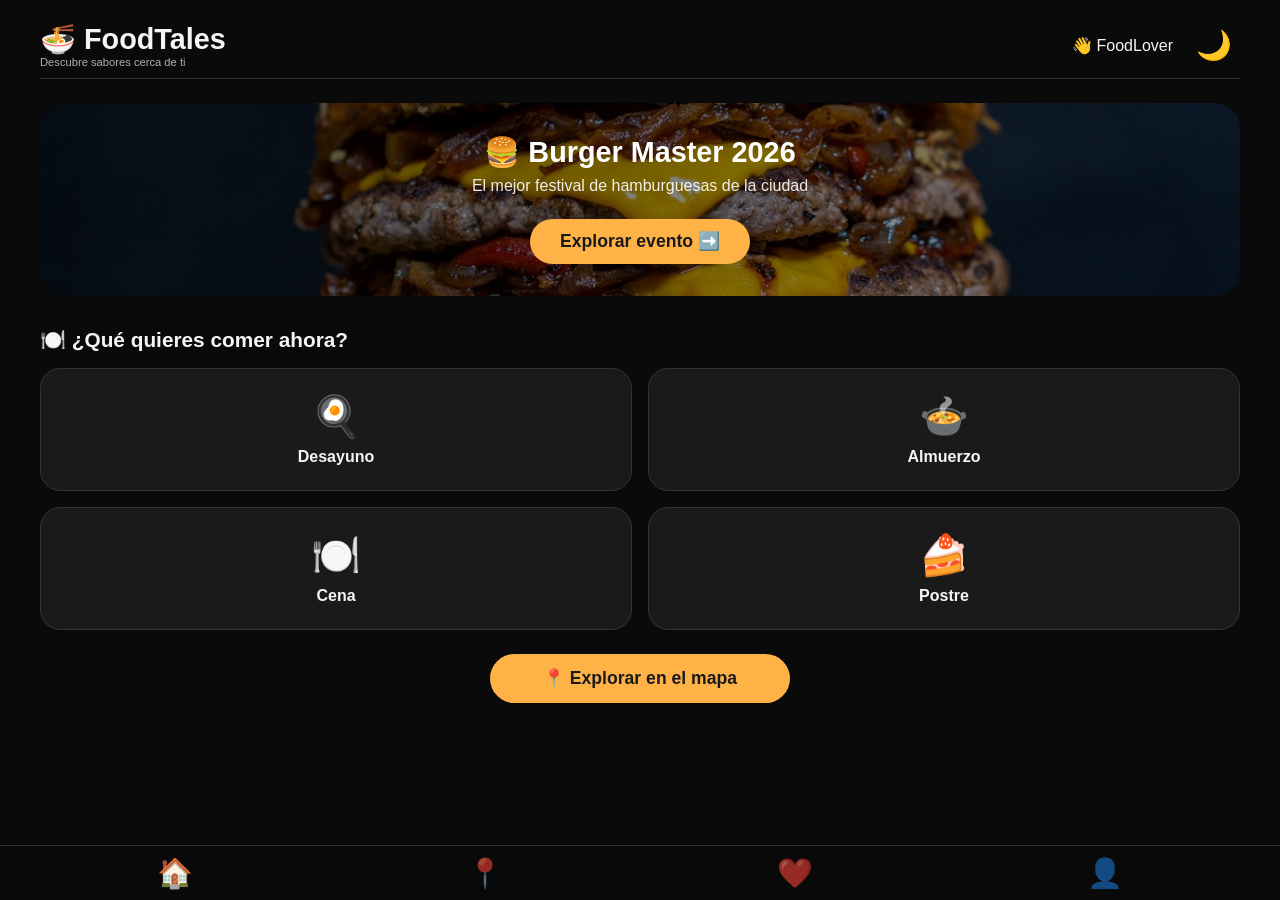
==== index.html @ 3c5d59be "Fix paths" ====
<!DOCTYPE html>
<html lang="es">
<head>
    <meta charset="UTF-8">
    <meta name="viewport" content="width=device-width, initial-scale=1.0, user-scalable=yes">
    <title>FoodTales - Inicio</title>
    <link rel="stylesheet" href="css/home.css">
<link rel="stylesheet" href="css/pag_inicial.css">
</head>
<body class="dark">
    <div class="container">
        <div class="header">
            <div class="logo">
                <h1>🍜 FoodTales</h1>
                <p>Descubre sabores cerca de ti</p>
            </div>
            <div class="user-info">
                <span id="userNameDisplay"></span>
                <button class="theme-toggle" id="themeToggle">🌙</button>
            </div>
        </div>

        <!-- Evento Burger Master 2026 -->
        <div class="event-card">
            <div class="event-title">🍔 Burger Master 2026</div>
            <div class="event-subtitle">El mejor festival de hamburguesas de la ciudad</div>
            <button class="event-btn" id="exploreEventBtn">Explorar evento ➡️</button>
        </div>

        <!-- Título sección -->
        <div class="section-title">🍽️ ¿Qué quieres comer ahora?</div>

        <!-- Grid de categorías -->
        <div class="categories-grid">
            <div class="category-card" data-category="desayuno">
                <div class="category-icon">🍳</div>
                <div class="category-name">Desayuno</div>
            </div>
            <div class="category-card" data-category="almuerzo">
                <div class="category-icon">🍲</div>
                <div class="category-name">Almuerzo</div>
            </div>
            <div class="category-card" data-category="cena">
                <div class="category-icon">🍽️</div>
                <div class="category-name">Cena</div>
            </div>
            <div class="category-card" data-category="postre">
                <div class="category-icon">🍰</div>
                <div class="category-name">Postre</div>
            </div>
        </div>

        <!-- Botón explorar en el mapa -->
        <div class="map-btn-container">
            <button class="map-btn" id="exploreMapBtn">📍 Explorar en el mapa</button>
        </div>
    </div>

    <!-- Bottom navigation -->
    <div class="bottom-nav">
        <button class="nav-item active" data-page="home">🏠</button>
        <button class="nav-item" data-page="map">📍</button>
        <button class="nav-item" data-page="favorites">❤️</button>
        <button class="nav-item" data-page="profile">👤</button>
    </div>

<script src="js/data.js"></script>
    <script>
        // ----- TEMA OSCURO/CLARO -----
        const themeToggle = document.getElementById('themeToggle');
        const body = document.body;
        
        function loadTheme() {
            const savedTheme = localStorage.getItem('foodtales_theme');
            if (savedTheme === 'light') {
                body.classList.remove('dark');
                body.classList.add('light');
                themeToggle.textContent = '☀️';
            } else {
                body.classList.remove('light');
                body.classList.add('dark');
                themeToggle.textContent = '🌙';
            }
        }
        
        themeToggle.addEventListener('click', () => {
            if (body.classList.contains('dark')) {
                body.classList.remove('dark');
                body.classList.add('light');
                localStorage.setItem('foodtales_theme', 'light');
                themeToggle.textContent = '☀️';
            } else {
                body.classList.remove('light');
                body.classList.add('dark');
                localStorage.setItem('foodtales_theme', 'dark');
                themeToggle.textContent = '🌙';
            }
        });
        
        loadTheme();
        
        // ----- MOSTRAR NOMBRE DEL USUARIO -----
        function loadUserName() {
            const currentUser = JSON.parse(localStorage.getItem('foodtales_current_user'));
            if (currentUser && currentUser.name) {
                document.getElementById('userNameDisplay').textContent = `👋 ${currentUser.name.split(' ')[0]}`;
            } else {
                document.getElementById('userNameDisplay').textContent = `👋 FoodLover`;
            }
        }
        loadUserName();
        
        // ----- EVENTOS -----
        document.getElementById('exploreEventBtn').addEventListener('click', () => {
            window.location.href = 'evento.html';
        });
        
        document.getElementById('exploreMapBtn').addEventListener('click', () => {
            window.location.href = 'map.html';
        });
        
        // ----- CATEGORÍAS SELECCIONABLES -----
        let selectedCategory = null;
        
        document.querySelectorAll('.category-card').forEach(card => {
            card.addEventListener('click', () => {
                const category = card.getAttribute('data-category');
                
                // Remover clase selected de todas las categorías
                document.querySelectorAll('.category-card').forEach(c => {
                    c.classList.remove('selected');
                });
                
                // Agregar clase selected a la categoría clickeada
                card.classList.add('selected');
                selectedCategory = category;
                
                // Mostrar feedback visual
                console.log(`🍽️ Categoría seleccionada: ${category}`);
                
                // Aquí puedes agregar la lógica para mostrar platos de esa categoría
                // mostrarPlatosPorCategoria(category);
            });
        });
        
        // ----- NAVEGACIÓN UNIFICADA -----
        document.querySelectorAll('.nav-item').forEach(btn => {
            btn.addEventListener('click', () => {
                const page = btn.getAttribute('data-page');
                if (page === 'home') window.location.href = 'pag_inicial.html';
                else if (page === 'map') window.location.href = 'map.html';
                else if (page === 'favorites') window.location.href = 'favorites.html';
                else if (page === 'profile') window.location.href = 'perfil.html';
            });
        });
        // ----- CARGAR IDIOMA GUARDADO -----
function loadUserLanguage() {
    const currentUser = JSON.parse(localStorage.getItem('foodtales_current_user'));
    if (!currentUser) return;
    
    const users = JSON.parse(localStorage.getItem('foodtales_users')) || [];
    const user = users.find(u => u.email === currentUser.email);
    
    if (user && user.profileData && user.profileData.languagePref) {
        const lang = user.profileData.languagePref;
        if (lang === 'inglés') {
            applyLanguageHome('inglés');
        } else {
            applyLanguageHome('español');
        }
    }
}

// Diccionario básico para el home
function applyLanguageHome(lang) {
    const texts = {
        español: {
            subtitle: "Descubre sabores cerca de ti",
            sectionTitle: "🍽️ ¿Qué quieres comer ahora?",
            categories: ["Desayuno", "Almuerzo", "Cena", "Postre"],
            eventTitle: "🍔 Burger Master 2026",
            eventSubtitle: "El mejor festival de hamburguesas de la ciudad",
            eventBtn: "Explorar evento ➡️",
            mapBtn: "📍 Explorar en el mapa"
        },
        inglés: {
            subtitle: "Discover flavors near you",
            sectionTitle: "🍽️ What do you want to eat now?",
            categories: ["Breakfast", "Lunch", "Dinner", "Dessert"],
            eventTitle: "🍔 Burger Master 2026",
            eventSubtitle: "The best burger festival in the city",
            eventBtn: "Explore event ➡️",
            mapBtn: "📍 Explore on the map"
        }
    };
    
    const t = texts[lang];
    if (!t) return;
    
    document.querySelector('.logo p').textContent = t.subtitle;
    document.querySelector('.section-title').textContent = t.sectionTitle;
    document.querySelector('.event-title').textContent = t.eventTitle;
    document.querySelector('.event-subtitle').textContent = t.eventSubtitle;
    document.querySelector('.event-btn').textContent = t.eventBtn;
    document.querySelector('.map-btn').textContent = t.mapBtn;
    
    const categories = document.querySelectorAll('.category-name');
    categories.forEach((cat, idx) => {
        if (t.categories[idx]) cat.textContent = t.categories[idx];
    });
}

// Llamar la función al cargar
loadUserLanguage();
    </script>
</body>
</html>
---- css/home.css ----
/* Styles extracted from pages/home.html */
* {
    margin: 0;
    padding: 0;
    box-sizing: border-box;
    transition: all 0.2s ease;
}

body {
    font-family: 'Segoe UI', Roboto, Helvetica, Arial, sans-serif;
    min-height: 100vh;
    padding: 20px;
    padding-bottom: 80px;
}

body.dark {
    background-color: #0a0a0a;
    color: #f5f5f5;
}

body.light {
    background-color: #f5f5f0;
    color: #1a1a1a;
}

.container {
    max-width: 1200px;
    margin: 0 auto;
}

/* Header */
.header {
    display: flex;
    justify-content: space-between;
    align-items: center;
    margin-bottom: 1.5rem;
    flex-wrap: wrap;
    padding-bottom: 0.5rem;
    border-bottom: 1px solid;
}

body.dark .header {
    border-bottom-color: #333;
}

body.light .header {
    border-bottom-color: #ddd;
}

.logo h1 {
    font-size: 1.8rem;
}

.logo p {
    font-size: 0.7rem;
    opacity: 0.7;
}

.theme-toggle, .nav-icon {
    background: none;
    border: none;
    font-size: 1.8rem;
    cursor: pointer;
    padding: 8px;
    border-radius: 50%;
}

body.dark .theme-toggle, body.dark .nav-icon {
    color: #f5c542;
}

body.light .theme-toggle, body.light .nav-icon {
    color: #ff8c42;
}

.user-info {
    display: flex;
    align-items: center;
    gap: 15px;
}

/* Filtros */
.filters-section {
    background: rgba(255, 180, 71, 0.1);
    border-radius: 20px;
    padding: 1rem;
    margin-bottom: 1.5rem;
}

.filters-title {
    margin-bottom: 1rem;
    font-size: 1.1rem;
}

.filters-grid {
    display: grid;
    grid-template-columns: repeat(auto-fit, minmax(200px, 1fr));
    gap: 1rem;
}

.filter-group {
    display: flex;
    flex-direction: column;
    gap: 5px;
}

.filter-group label {
    font-size: 0.8rem;
    font-weight: bold;
}

.filter-group input, .filter-group select {
    padding: 8px 12px;
    border-radius: 25px;
    font-family: inherit;
}

body.dark .filter-group input,
body.dark .filter-group select {
    background: #2a2a2a;
    border: 1px solid #444;
    color: white;
}

body.light .filter-group input,
body.light .filter-group select {
    background: white;
    border: 1px solid #ccc;
    color: #1a1a1a;
}

.sabor-slider {
    display: flex;
    justify-content: space-between;
    font-size: 0.7rem;
}

/* Botones */
.btn-primary {
    background-color: #ffb347;
    border: none;
    padding: 10px 20px;
    border-radius: 30px;
    cursor: pointer;
    font-weight: bold;
    font-family: inherit;
}

.btn-primary:hover {
    background-color: #ffa01e;
    transform: scale(1.02);
}

.btn-secondary {
    background: none;
    border: 2px solid #ffb347;
    color: #ffb347;
    padding: 8px 16px;
    border-radius: 30px;
    cursor: pointer;
    font-weight: bold;
}

/* Reemplaza el .compare-bar y .bottom-nav existente con esto: */

.compare-bar {
    position: fixed;
    bottom: 70px;
    left: 50%;
    transform: translateX(-50%) translateY(100%);
    background: #ffb347;
    color: #1e1e1e;
    padding: 10px 20px;
    border-radius: 40px;
    text-align: center;
    transition: transform 0.3s;
    z-index: 100;
    white-space: nowrap;
    font-size: 0.9rem;
    box-shadow: 0 4px 12px rgba(0,0,0,0.2);
}

.compare-bar.show {
    transform: translateX(-50%) translateY(0);
}

.compare-bar button {
    background: #1e1e1e;
    color: #ffb347;
    border: none;
    padding: 4px 12px;
    border-radius: 25px;
    margin-left: 8px;
    cursor: pointer;
}

.bottom-nav {
    position: fixed;
    bottom: 0;
    left: 0;
    right: 0;
    display: flex;
    justify-content: space-around;
    align-items: center;
    padding: 10px 20px;
    backdrop-filter: blur(10px);
    border-top: 1px solid;
    z-index: 90;
}

/* Responsive para móvil */
@media (max-width: 600px) {
    .compare-bar {
        bottom: 60px;
        font-size: 0.75rem;
        padding: 6px 12px;
        white-space: normal;
        width: 90%;
        text-align: center;
    }
}

/* Grid de platos */
.platos-grid {
    display: grid;
    grid-template-columns: repeat(auto-fill, minmax(300px, 1fr));
    gap: 1.5rem;
    margin-top: 1rem;
}

.plato-card {
    border-radius: 20px;
    overflow: hidden;
    cursor: pointer;
    transition: transform 0.2s;
}

body.dark .plato-card {
    background: #1a1a1a;
    border: 1px solid #333;
}

body.light .plato-card {
    background: white;
    border: 1px solid #ddd;
    box-shadow: 0 2px 8px rgba(0,0,0,0.1);
}

.plato-card:hover {
    transform: translateY(-5px);
}

.plato-img {
    width: 100%;
    height: 180px;
    object-fit: cover;
}

.plato-info {
    padding: 1rem;
}

.plato-nombre {
    font-size: 1.2rem;
    font-weight: bold;
    margin-bottom: 0.3rem;
}

.plato-restaurante {
    font-size: 0.8rem;
    opacity: 0.7;
    margin-bottom: 0.5rem;
}

.plato-stars {
    color: #ffb347;
    margin-bottom: 0.5rem;
}

.plato-details {
    display: flex;
    justify-content: space-between;
    font-size: 0.8rem;
    margin-bottom: 0.8rem;
}

.plato-actions {
    display: flex;
    gap: 8px;
}

.compare-checkbox {
    margin-right: 8px;
    transform: scale(1.2);
    cursor: pointer;
}

.favorite-btn {
    background: none;
    border: none;
    font-size: 1.3rem;
    cursor: pointer;
}

/* Bottom nav */
.bottom-nav {
    position: fixed;
    bottom: 0;
    left: 0;
    right: 0;
    display: flex;
    justify-content: space-around;
    align-items: center;
    padding: 10px 20px;
    backdrop-filter: blur(10px);
    border-top: 1px solid;
}

body.dark .bottom-nav {
    background-color: rgba(10, 10, 10, 0.95);
    border-top-color: #333;
}

body.light .bottom-nav {
    background-color: rgba(245, 245, 240, 0.95);
    border-top-color: #ddd;
}

.nav-item {
    font-size: 1.8rem;
    background: none;
    border: none;
    cursor: pointer;
    opacity: 0.6;
}

body.dark .nav-item {
    color: white;
}

body.light .nav-item {
    color: #1a1a1a;
}

.nav-item.active {
    opacity: 1;
    color: #ffb347;
}

.no-results {
    text-align: center;
    padding: 3rem;
    font-size: 1.2rem;
}

@media (max-width: 700px) {
    .platos-grid {
        grid-template-columns: 1fr;
    }
}
---- css/pag_inicial.css ----
/* Styles for pag_inicial.html */

/* Event Card con imagen de fondo */
.event-card {
    background: linear-gradient(135deg, rgba(0,0,0,0.6) 0%, rgba(0,0,0,0.4) 100%), url('../assets/images/hamburguesa.jpg');
    background-size: cover;
    background-position: center;
    border-radius: 25px;
    padding: 2rem;
    margin-bottom: 2rem;
    text-align: center;
    color: white;
}

.event-title {
    font-size: 1.8rem;
    font-weight: bold;
    margin-bottom: 0.5rem;
    color: white;
}

.event-subtitle {
    font-size: 1rem;
    opacity: 0.9;
    margin-bottom: 1.5rem;
    color: white;
}

.event-btn {
    background: #ffb347;
    color: #1a1a1a;
    border: none;
    padding: 12px 30px;
    border-radius: 40px;
    font-size: 1.1rem;
    font-weight: bold;
    cursor: pointer;
    transition: transform 0.2s;
}

body.light .event-btn {
    background: #ffb347;
    color: #1a1a1a;
}

.event-btn:hover {
    transform: scale(1.05);
}

.section-title {
    font-size: 1.3rem;
    margin-bottom: 1rem;
    font-weight: bold;
}

.categories-grid {
    display: grid;
    grid-template-columns: repeat(2, 1fr);
    gap: 1rem;
    margin-bottom: 1.5rem;
}

.category-card {
    border-radius: 20px;
    padding: 1.5rem;
    text-align: center;
    cursor: pointer;
    transition: all 0.2s ease;
}

body.dark .category-card {
    background: #1a1a1a;
    border: 1px solid #333;
}

body.light .category-card {
    background: white;
    border: 1px solid #ddd;
    box-shadow: 0 2px 8px rgba(0,0,0,0.05);
}

/* Borde naranja al hacer hover */
.category-card:hover {
    transform: translateY(-5px);
    border: 2px solid #ffb347;
}

/* Categoría seleccionada */
.category-card.selected {
    border: 2px solid #ffb347;
    background: rgba(255, 180, 71, 0.2);
    transform: scale(1.02);
}

body.dark .category-card.selected {
    background: rgba(255, 180, 71, 0.15);
    border: 2px solid #ffb347;
    box-shadow: 0 0 15px rgba(255, 180, 71, 0.3);
}

body.light .category-card.selected {
    background: rgba(255, 180, 71, 0.1);
    border: 2px solid #ffb347;
    box-shadow: 0 0 10px rgba(255, 180, 71, 0.2);
}

.category-card.selected .category-icon {
    transform: scale(1.1);
}

.category-card.selected .category-name {
    color: #ffb347;
}

.category-icon {
    font-size: 2.5rem;
    margin-bottom: 0.5rem;
    transition: transform 0.2s;
}

.category-name {
    font-size: 1rem;
    font-weight: bold;
    transition: color 0.2s;
}

.map-btn-container {
    text-align: center;
    margin-top: 1rem;
    margin-bottom: 2rem;
}

.map-btn {
    background: #ffb347;
    color: #1a1a1a;
    border: none;
    padding: 14px 35px;
    border-radius: 40px;
    font-size: 1.1rem;
    font-weight: bold;
    cursor: pointer;
    transition: transform 0.2s;
    width: 100%;
    max-width: 300px;
}

.map-btn:hover {
    transform: scale(1.02);
    background: #ffa01e;
}

@media (max-width: 600px) {
    .event-card {
        padding: 1.5rem;
    }
    .event-title {
        font-size: 1.4rem;
    }
    .category-card {
        padding: 1rem;
    }
    .category-icon {
        font-size: 2rem;
    }
    .section-title {
        font-size: 1.1rem;
    }
}
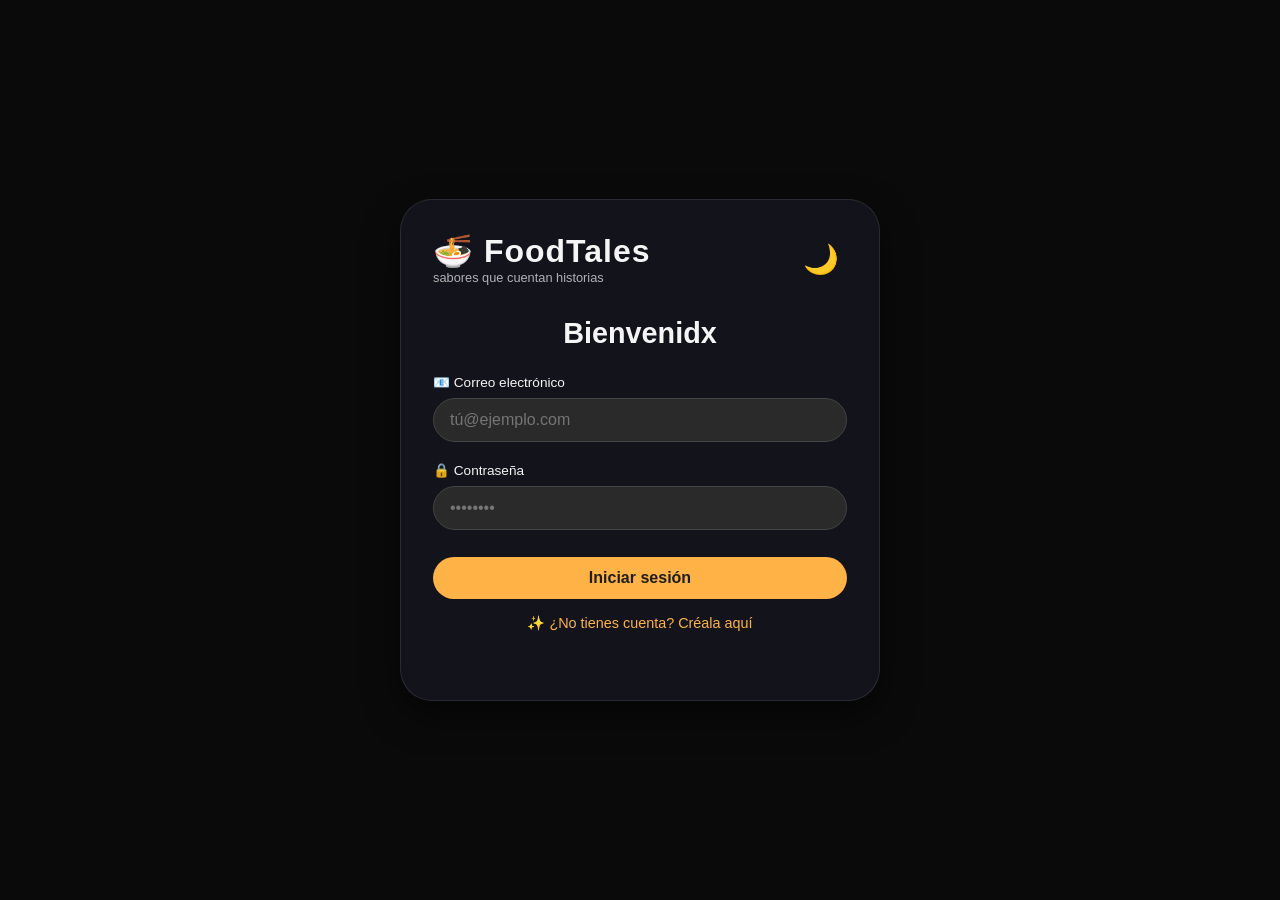
==== commit a9087b52: "Fix homepage routes" ====
--- a/index.html
+++ b/index.html
@@ -112,11 +112,11 @@
         
         // ----- EVENTOS -----
         document.getElementById('exploreEventBtn').addEventListener('click', () => {
-            window.location.href = 'evento.html';
+            window.location.href = 'pages/evento.html';
         });
         
         document.getElementById('exploreMapBtn').addEventListener('click', () => {
-            window.location.href = 'map.html';
+            window.location.href = 'pages/map.html';
         });
         
         // ----- CATEGORÍAS SELECCIONABLES -----
@@ -147,10 +147,10 @@
         document.querySelectorAll('.nav-item').forEach(btn => {
             btn.addEventListener('click', () => {
                 const page = btn.getAttribute('data-page');
-                if (page === 'home') window.location.href = 'pag_inicial.html';
-                else if (page === 'map') window.location.href = 'map.html';
-                else if (page === 'favorites') window.location.href = 'favorites.html';
-                else if (page === 'profile') window.location.href = 'perfil.html';
+                if (page === 'home') window.location.href = 'index.html';
+                else if (page === 'map') window.location.href = 'pages/map.html';
+                else if (page === 'favorites') window.location.href = 'pages/favorites.html';
+                else if (page === 'profile') window.location.href = 'pages/perfil.html';
             });
         });
         // ----- CARGAR IDIOMA GUARDADO -----
@@ -212,6 +212,14 @@
 
 // Llamar la función al cargar
 loadUserLanguage();
+
+    // Verificar sesión
+    const currentUser = JSON.parse(localStorage.getItem('foodtales_current_user'));
+
+    // Si no hay sesión, mandar al login
+    if (!currentUser) {
+        window.location.href = 'pages/inext.html';
+    }
     </script>
 </body>
 </html>
